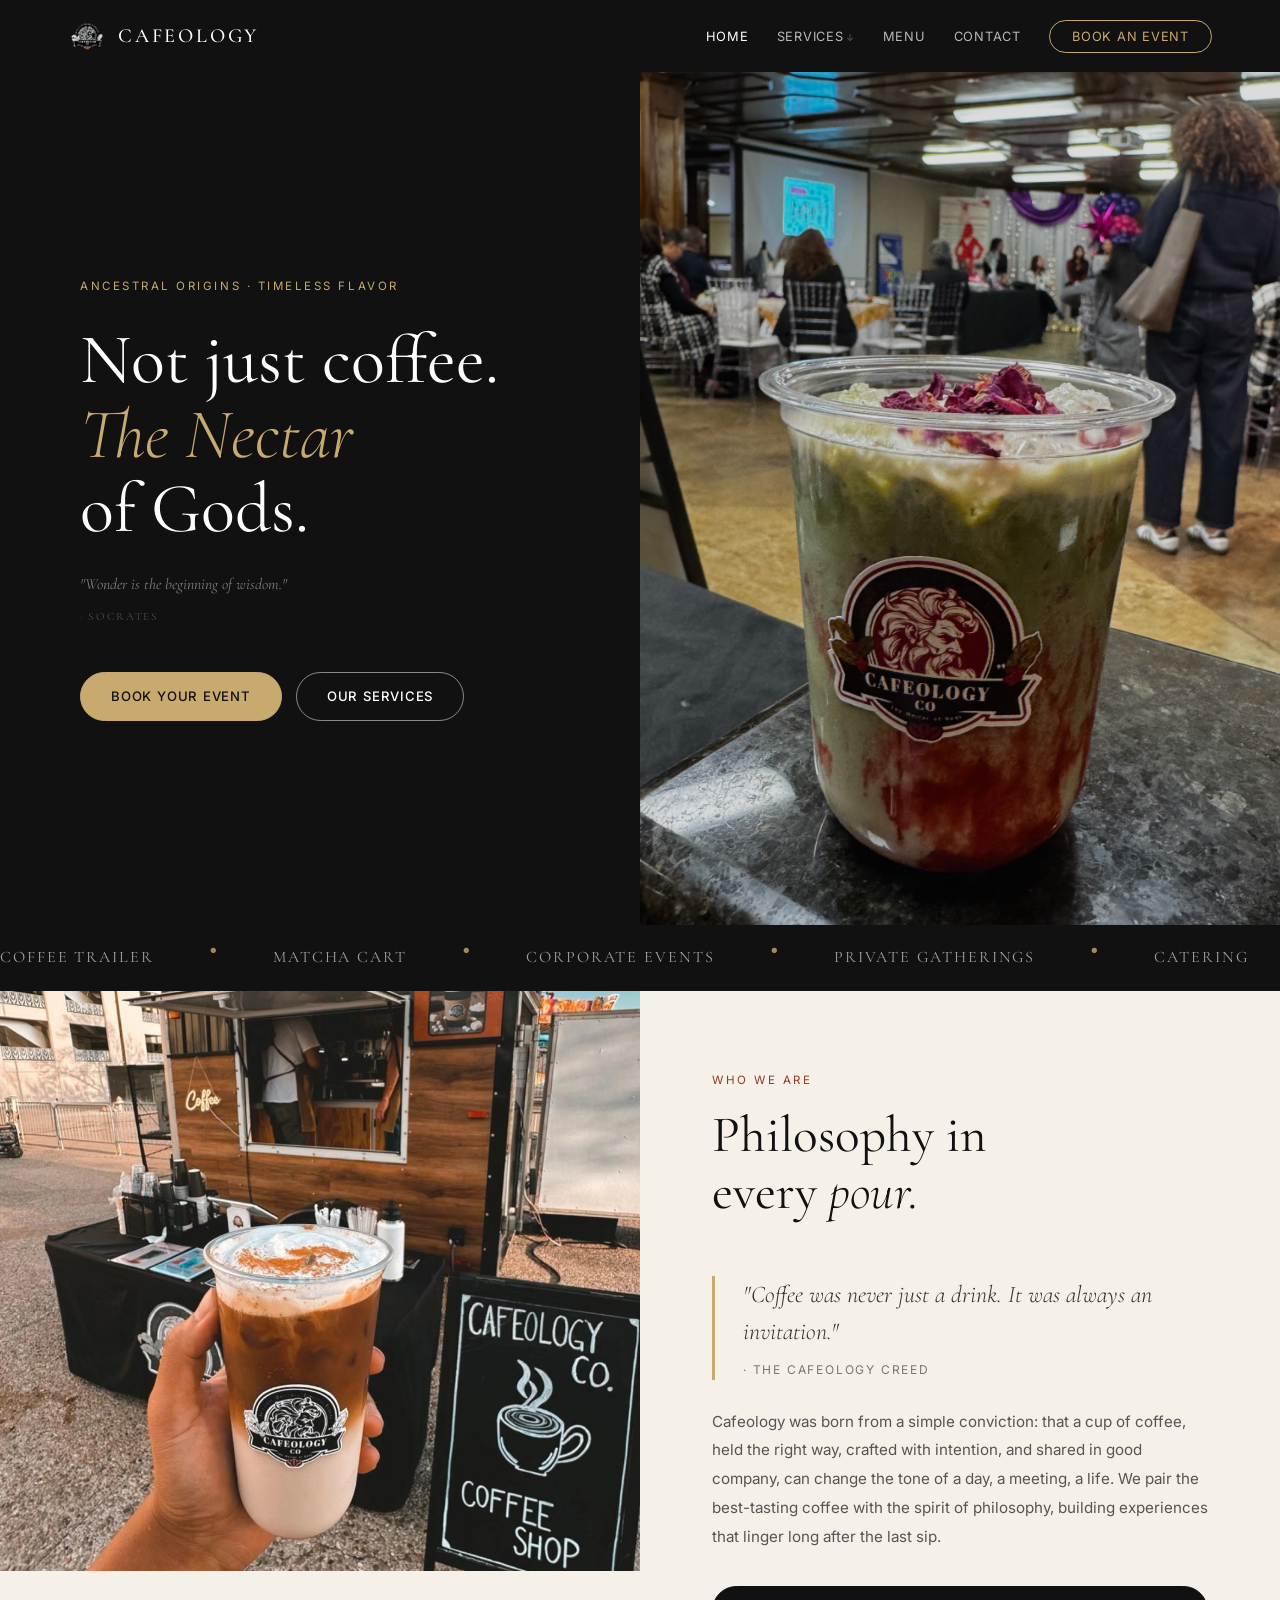
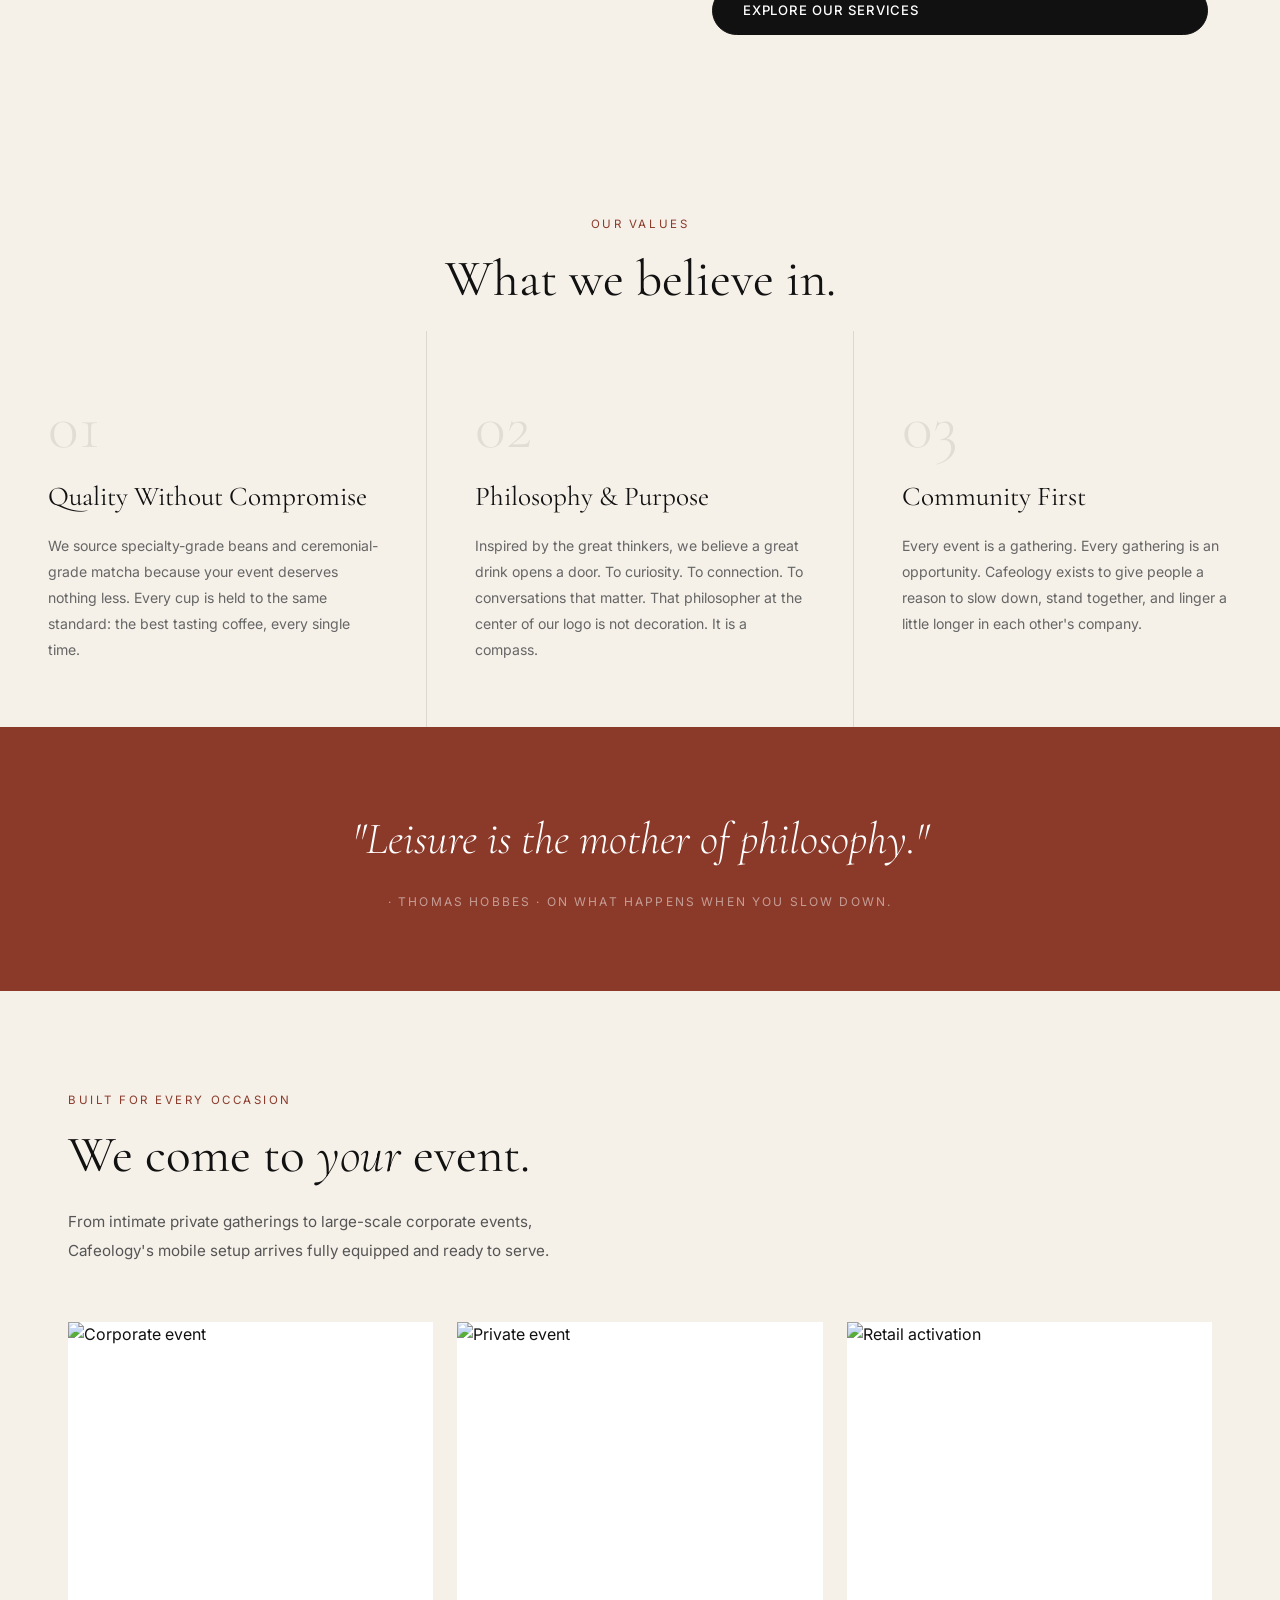
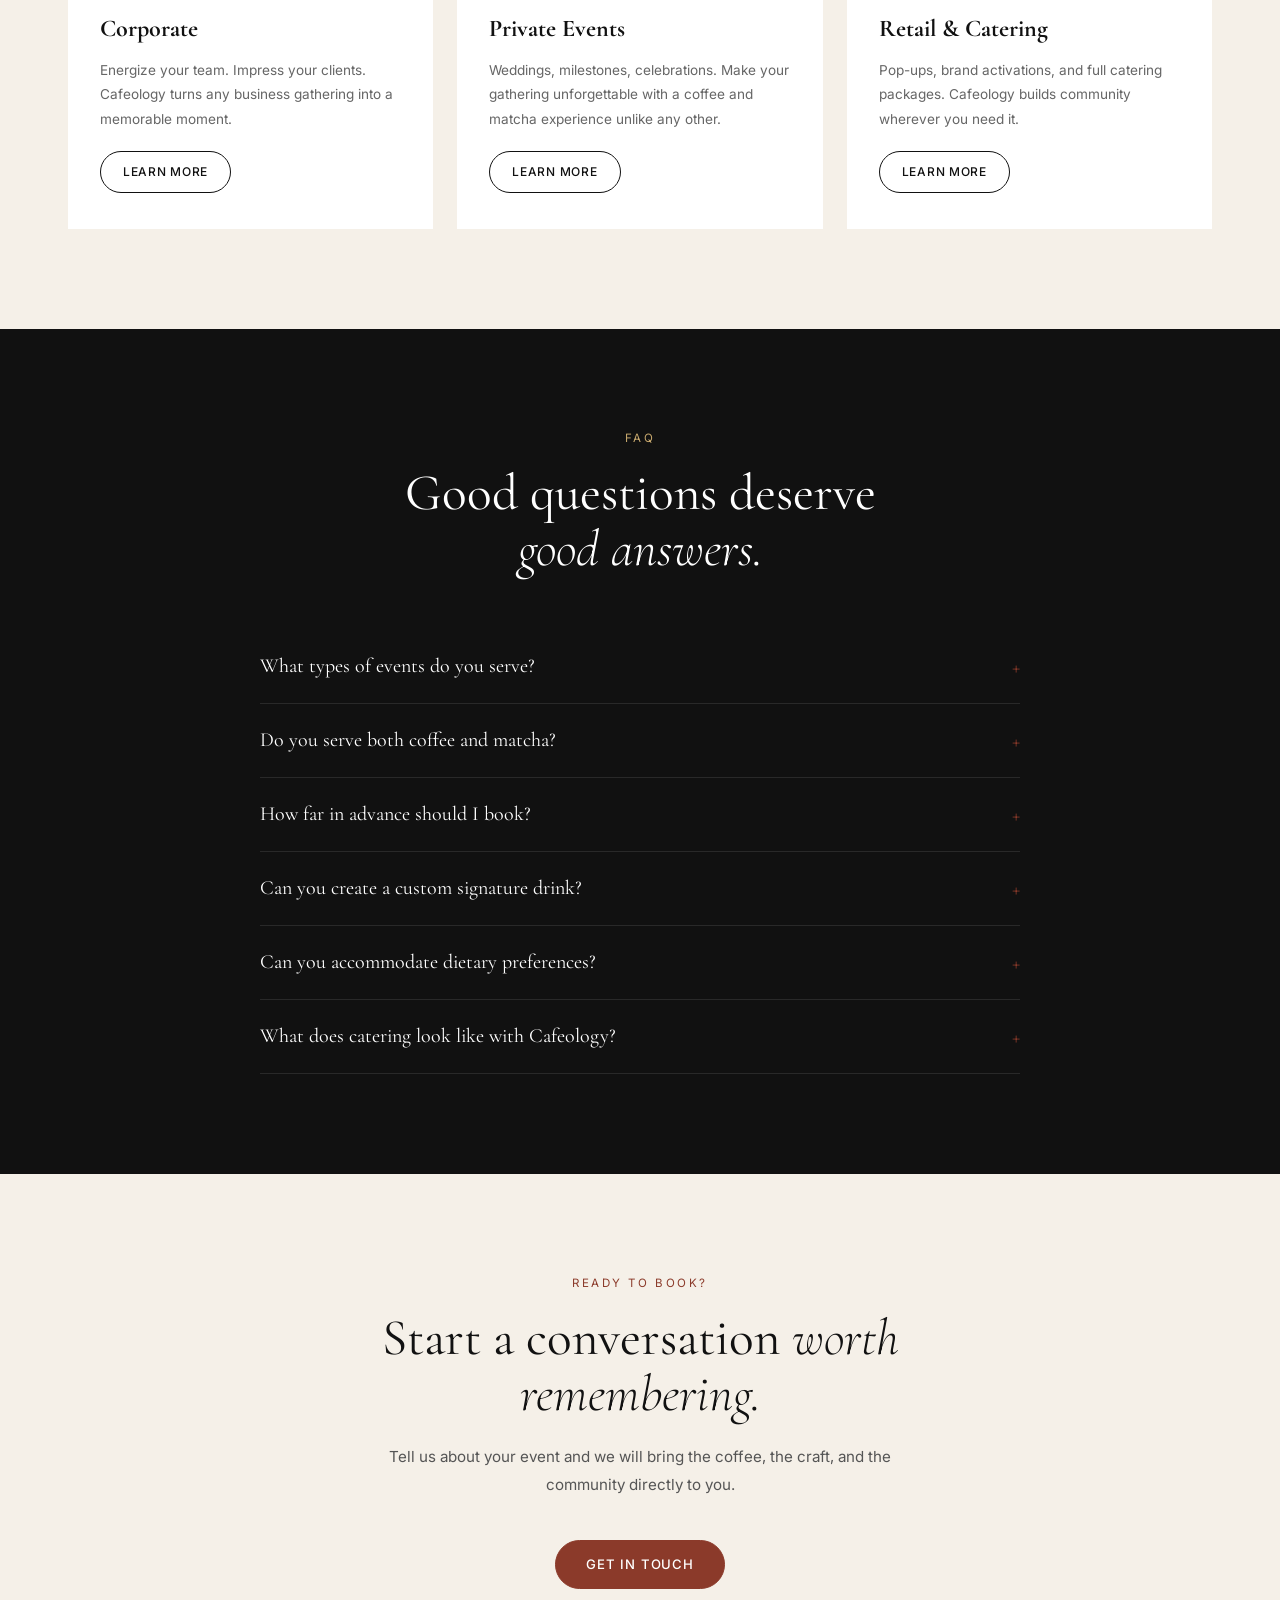
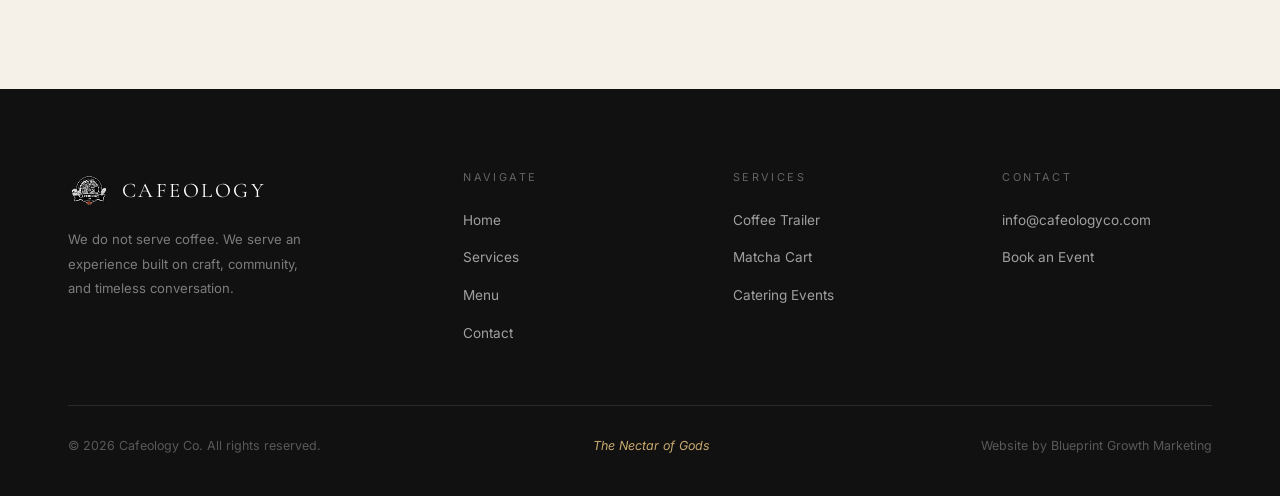
==== index.html @ 4c3f6f3b "Initial commit — Cafeology website" ====
<!DOCTYPE html>
<html lang="en">
<head>
  <meta charset="UTF-8" />
  <meta name="viewport" content="width=device-width, initial-scale=1.0" />
  <title>Cafeology Co | The Nectar of Gods</title>
  <meta name="description" content="Cafeology is a mobile coffee and matcha experience for corporate, retail, and private events. Ancestral Origins. Timeless Flavor." />
  <link rel="preconnect" href="https://fonts.googleapis.com" />
  <link rel="preconnect" href="https://fonts.gstatic.com" crossorigin />
  <link href="https://fonts.googleapis.com/css2?family=Cormorant+Garamond:ital,wght@0,300;0,400;0,500;0,600;1,300;1,400;1,500&family=Inter:wght@300;400;500&display=swap" rel="stylesheet" />
  <link rel="stylesheet" href="css/style.css" />

  <style>
    /* ── HOME ONLY STYLES ── */

    /* HERO */
    .hero {
      min-height: 100vh;
      padding-top: var(--nav-h);
      background: var(--espresso);
      display: grid; grid-template-columns: 1fr 1fr;
      position: relative;
    }
    .hero__left {
      display: flex; flex-direction: column; justify-content: center;
      padding: 80px 60px 80px 80px; z-index: 1;
    }
    .hero__eyebrow {
      font-size: 0.72rem; letter-spacing: 0.22em; text-transform: uppercase;
      color: var(--gold); margin-bottom: 28px;
    }
    .hero__headline {
      font-family: 'Cormorant Garamond', serif;
      font-size: clamp(3.4rem, 5.5vw, 5.6rem);
      font-weight: 400; line-height: 1.06; color: var(--white); margin-bottom: 24px;
    }
    .hero__headline em { font-style: italic; font-weight: 300; color: var(--gold); }
    .hero__quote {
      font-family: 'Cormorant Garamond', serif;
      font-size: 0.98rem; font-style: italic; color: rgba(255,255,255,0.45);
      margin-bottom: 44px; line-height: 1.8; max-width: 400px;
    }
    .hero__quote span { display: block; font-style: normal; font-size: 0.7rem; letter-spacing: 0.15em; text-transform: uppercase; color: rgba(255,255,255,0.25); margin-top: 8px; }
    .hero__actions { display: flex; gap: 14px; flex-wrap: wrap; }
    .hero__right { position: relative; overflow: hidden; }
    .hero__right img { width: 100%; height: 100%; object-fit: cover; opacity: 0.85; }

    /* INTRO SPLIT */
    .intro { display: grid; grid-template-columns: 1fr 1fr; }
    .intro__image { height: 580px; overflow: hidden; }
    .intro__image img { transition: transform 0.8s ease; }
    .intro__image:hover img { transform: scale(1.04); }
    .intro__text {
      background: var(--parchment); padding: 80px 72px;
      display: flex; flex-direction: column; justify-content: center;
    }

    /* VALUES GRID */
    .values-grid {
      display: grid; grid-template-columns: repeat(3, 1fr); gap: 1px;
      background: rgba(0,0,0,0.1);
    }
    .value-card {
      background: var(--parchment); padding: 64px 48px;
    }
    .value-card__number {
      font-family: 'Cormorant Garamond', serif;
      font-size: 4rem; font-weight: 300; color: rgba(0,0,0,0.08);
      line-height: 1; margin-bottom: 16px;
    }
    .value-card__title {
      font-family: 'Cormorant Garamond', serif;
      font-size: 1.7rem; font-weight: 400; margin-bottom: 14px; color: var(--espresso);
    }
    .value-card__body { font-size: 0.88rem; color: #666; line-height: 1.85; }

    /* PHILOSOPHY BAND */
    .philosophy-band {
      background: var(--rust); padding: 80px 0; text-align: center;
    }
    .philosophy-band__quote {
      font-family: 'Cormorant Garamond', serif;
      font-size: clamp(1.8rem, 3.5vw, 3rem); font-weight: 300; font-style: italic;
      color: var(--white); max-width: 800px; margin: 0 auto; line-height: 1.45;
    }
    .philosophy-band__attr {
      font-size: 0.75rem; letter-spacing: 0.18em; text-transform: uppercase;
      color: rgba(255,255,255,0.5); margin-top: 20px;
    }

    /* EVENTS PREVIEW */
    .events-grid { display: grid; grid-template-columns: repeat(3, 1fr); gap: 24px; margin-top: 56px; }
    .event-card { background: var(--white); overflow: hidden; }
    .event-card__img { height: 260px; overflow: hidden; }
    .event-card__img img { transition: transform 0.7s ease; }
    .event-card:hover .event-card__img img { transform: scale(1.06); }
    .event-card__body { padding: 28px 32px 36px; }
    .event-card__title {
      font-family: 'Cormorant Garamond', serif;
      font-size: 1.5rem; margin-bottom: 10px;
    }
    .event-card__desc { font-size: 0.85rem; color: #666; line-height: 1.8; margin-bottom: 20px; }

    /* FAQ */
    .faq-section { max-width: 760px; margin: 0 auto; }

    @media (max-width: 860px) {
      .hero { grid-template-columns: 1fr; }
      .hero__left { padding: 60px 24px; }
      .hero__right { height: 60vw; }
      .intro { grid-template-columns: 1fr; }
      .intro__image { height: 60vw; }
      .intro__text { padding: 56px 32px; }
      .values-grid { grid-template-columns: 1fr; }
      .events-grid { grid-template-columns: 1fr; gap: 16px; }
    }
  </style>
</head>
<body>

<!-- ═══ NAV ═══ -->
<nav class="nav" id="siteNav">
  <div class="nav__inner">
    <a href="index.html" class="nav__logo">
      <img src="assets/images/logo cafeology_Mesa de trabajo 1.png" alt="Cafeology logo" class="nav__logo-img" />
      <span class="nav__logo-text">Cafeology</span>
    </a>
    <ul class="nav__links">
      <li><a href="index.html">Home</a></li>
      <li class="nav__item--has-dropdown">
        <a href="services.html">Services</a>
        <ul class="nav__dropdown">
          <li><a href="coffee-trailer.html">Coffee Trailer</a></li>
          <li><a href="matcha-cart.html">Matcha Cart</a></li>
          <li><a href="catering.html">Catering</a></li>
        </ul>
      </li>
      <li><a href="menu.html">Menu</a></li>
      <li><a href="contact.html">Contact</a></li>
      <li><a href="contact.html" class="nav__cta">Book an Event</a></li>
    </ul>
    <button class="nav__toggle" id="navToggle" aria-label="Menu">☰</button>
  </div>
</nav>
<ul class="nav__mobile-menu" id="navMobile">
  <li><a href="index.html">Home</a></li>
  <li><a href="services.html">Services</a></li>
  <li class="nav-sub-link"><a href="coffee-trailer.html">Coffee Trailer</a></li>
  <li class="nav-sub-link"><a href="matcha-cart.html">Matcha Cart</a></li>
  <li class="nav-sub-link"><a href="catering.html">Catering</a></li>
  <li><a href="menu.html">Menu</a></li>
  <li><a href="contact.html">Contact</a></li>
</ul>

<!-- ═══ HERO ═══ -->
<section class="hero">
  <div class="hero__left">
    <p class="hero__eyebrow">Ancestral Origins · Timeless Flavor</p>
    <h1 class="hero__headline serif">
      Not just coffee.<br><em>The Nectar</em><br>of Gods.
    </h1>
    <p class="hero__quote">
      "Wonder is the beginning of wisdom."
      <span>· Socrates</span>
    </p>
    <div class="hero__actions">
      <a href="contact.html" class="btn btn--gold">Book Your Event</a>
      <a href="services.html" class="btn btn--outline-white">Our Services</a>
    </div>
  </div>
  <div class="hero__right">
    <img
      src="assets/images/Product.jpeg"
      alt="Signature Cafeology drink"
      loading="eager"
    />
  </div>
</section>

<!-- ═══ MARQUEE ═══ -->
<div class="marquee-band" aria-hidden="true">
  <div class="marquee-track">
    <span class="marquee-item">Coffee Trailer</span><span class="marquee-dot">●</span>
    <span class="marquee-item">Matcha Cart</span><span class="marquee-dot">●</span>
    <span class="marquee-item">Corporate Events</span><span class="marquee-dot">●</span>
    <span class="marquee-item">Private Gatherings</span><span class="marquee-dot">●</span>
    <span class="marquee-item">Catering</span><span class="marquee-dot">●</span>
    <span class="marquee-item">Retail Activations</span><span class="marquee-dot">●</span>
    <span class="marquee-item">The Nectar of Gods</span><span class="marquee-dot">●</span>
    <span class="marquee-item">Community &amp; Conversation</span><span class="marquee-dot">●</span>
    <!-- duplicate for loop -->
    <span class="marquee-item">Coffee Trailer</span><span class="marquee-dot">●</span>
    <span class="marquee-item">Matcha Cart</span><span class="marquee-dot">●</span>
    <span class="marquee-item">Corporate Events</span><span class="marquee-dot">●</span>
    <span class="marquee-item">Private Gatherings</span><span class="marquee-dot">●</span>
    <span class="marquee-item">Catering</span><span class="marquee-dot">●</span>
    <span class="marquee-item">Retail Activations</span><span class="marquee-dot">●</span>
    <span class="marquee-item">The Nectar of Gods</span><span class="marquee-dot">●</span>
    <span class="marquee-item">Community &amp; Conversation</span><span class="marquee-dot">●</span>
  </div>
</div>

<!-- ═══ INTRO ═══ -->
<div class="intro">
  <div class="intro__image">
    <img src="assets/images/iced-latte-coffee-trailer-daytime.jpg" alt="Iced latte held in front of the Cafeology coffee trailer" loading="lazy" />
  </div>
  <div class="intro__text">
    <p class="section__eyebrow">Who We Are</p>
    <h2 class="section__headline serif">
      Philosophy in<br>every <em>pour.</em>
    </h2>
    <div class="quote-block">
      <p class="quote-block__text">"Coffee was never just a drink. It was always an invitation."</p>
      <p class="quote-block__attr">· The Cafeology Creed</p>
    </div>
    <p class="section__body">
      Cafeology was born from a simple conviction: that a cup of coffee, held the right way, crafted with intention, and shared in good company, can change the tone of a day, a meeting, a life. We pair the best-tasting coffee with the spirit of philosophy, building experiences that linger long after the last sip.
    </p>
    <br />
    <a href="services.html" class="btn btn--dark" style="margin-top:8px">Explore Our Services</a>
  </div>
</div>

<!-- ═══ VALUES ═══ -->
<section class="section section--parchment" style="padding-bottom:0">
  <div class="container">
    <p class="section__eyebrow" style="text-align:center">Our Values</p>
    <h2 class="section__headline serif" style="text-align:center">What we believe in.</h2>
  </div>
</section>
<div class="values-grid">
  <div class="value-card">
    <p class="value-card__number serif">01</p>
    <h3 class="value-card__title serif">Quality Without Compromise</h3>
    <p class="value-card__body">We source specialty-grade beans and ceremonial-grade matcha because your event deserves nothing less. Every cup is held to the same standard: the best tasting coffee, every single time.</p>
  </div>
  <div class="value-card">
    <p class="value-card__number serif">02</p>
    <h3 class="value-card__title serif">Philosophy &amp; Purpose</h3>
    <p class="value-card__body">Inspired by the great thinkers, we believe a great drink opens a door. To curiosity. To connection. To conversations that matter. That philosopher at the center of our logo is not decoration. It is a compass.</p>
  </div>
  <div class="value-card">
    <p class="value-card__number serif">03</p>
    <h3 class="value-card__title serif">Community First</h3>
    <p class="value-card__body">Every event is a gathering. Every gathering is an opportunity. Cafeology exists to give people a reason to slow down, stand together, and linger a little longer in each other's company.</p>
  </div>
</div>

<!-- ═══ PHILOSOPHY BAND ═══ -->
<div class="philosophy-band">
  <div class="container">
    <p class="philosophy-band__quote serif">"Leisure is the mother of philosophy."</p>
    <p class="philosophy-band__attr">· Thomas Hobbes · On what happens when you slow down.</p>
  </div>
</div>

<!-- ═══ EVENTS PREVIEW ═══ -->
<section class="section section--parchment">
  <div class="container">
    <p class="section__eyebrow">Built for Every Occasion</p>
    <h2 class="section__headline serif">We come to <em>your</em> event.</h2>
    <p class="section__body">From intimate private gatherings to large-scale corporate events, Cafeology's mobile setup arrives fully equipped and ready to serve.</p>

    <div class="events-grid">
      <div class="event-card">
        <div class="event-card__img">
          <img src="https://images.unsplash.com/photo-1540575467063-178a50c2df87?auto=format&fit=crop&w=900&q=80"
            alt="Corporate event" loading="lazy" />
        </div>
        <div class="event-card__body">
          <h3 class="event-card__title serif">Corporate</h3>
          <p class="event-card__desc">Energize your team. Impress your clients. Cafeology turns any business gathering into a memorable moment.</p>
          <a href="services.html" class="btn btn--outline" style="font-size:0.75rem;padding:10px 22px">Learn More</a>
        </div>
      </div>
      <div class="event-card">
        <div class="event-card__img">
          <img src="https://images.unsplash.com/photo-1519225421980-715cb0215aed?auto=format&fit=crop&w=900&q=80"
            alt="Private event" loading="lazy" />
        </div>
        <div class="event-card__body">
          <h3 class="event-card__title serif">Private Events</h3>
          <p class="event-card__desc">Weddings, milestones, celebrations. Make your gathering unforgettable with a coffee and matcha experience unlike any other.</p>
          <a href="services.html" class="btn btn--outline" style="font-size:0.75rem;padding:10px 22px">Learn More</a>
        </div>
      </div>
      <div class="event-card">
        <div class="event-card__img">
          <img src="https://images.unsplash.com/photo-1445116572660-236099ec97a0?auto=format&fit=crop&w=900&q=80"
            alt="Retail activation" loading="lazy" />
        </div>
        <div class="event-card__body">
          <h3 class="event-card__title serif">Retail &amp; Catering</h3>
          <p class="event-card__desc">Pop-ups, brand activations, and full catering packages. Cafeology builds community wherever you need it.</p>
          <a href="services.html" class="btn btn--outline" style="font-size:0.75rem;padding:10px 22px">Learn More</a>
        </div>
      </div>
    </div>
  </div>
</section>

<!-- ═══ FAQ ═══ -->
<section class="section section--dark" id="faq">
  <div class="container">
    <div class="faq-section">
      <p class="section__eyebrow" style="text-align:center">FAQ</p>
      <h2 class="section__headline serif" style="text-align:center;margin-bottom:52px">
        Good questions deserve<br><em>good answers.</em>
      </h2>

      <div class="faq-item">
        <button class="faq-btn serif">What types of events do you serve? <span class="faq-icon">+</span></button>
        <div class="faq-answer">We specialize in corporate events, retail activations, private gatherings, weddings, and catering events. If people are coming together, we'd love to be part of it.</div>
      </div>
      <div class="faq-item">
        <button class="faq-btn serif">Do you serve both coffee and matcha? <span class="faq-icon">+</span></button>
        <div class="faq-answer">Yes, we operate both a mobile coffee trailer and a dedicated matcha cart. They can be booked together or independently depending on your event's needs and guest count.</div>
      </div>
      <div class="faq-item">
        <button class="faq-btn serif">How far in advance should I book? <span class="faq-icon">+</span></button>
        <div class="faq-answer">We recommend reaching out at least 4 to 6 weeks before your event to confirm availability. For larger events and peak seasons, the earlier the better. We are a popular choice, so do not wait.</div>
      </div>
      <div class="faq-item">
        <button class="faq-btn serif">Can you create a custom signature drink? <span class="faq-icon">+</span></button>
        <div class="faq-answer">Absolutely. This is one of our favorite things to do. Whether it is a drink named after your brand, a seasonal creation, or something entirely your own, share your vision when you inquire and we will make it happen.</div>
      </div>
      <div class="faq-item">
        <button class="faq-btn serif">Can you accommodate dietary preferences? <span class="faq-icon">+</span></button>
        <div class="faq-answer">Absolutely. We carry oat, almond, and soy milk as standard across our full menu. Decaf espresso is also available upon request. No guest should leave without a drink they love — just flag your needs when you book.</div>
      </div>
      <div class="faq-item">
        <button class="faq-btn serif">What does catering look like with Cafeology? <span class="faq-icon">+</span></button>
        <div class="faq-answer">Our catering packages are fully mobile. We bring everything needed to serve specialty coffee and matcha at your venue. From small intimate dinners to large-scale activations, we scale to your event. Reach out to discuss your specific needs.</div>
      </div>
    </div>
  </div>
</section>

<!-- ═══ BOOKING CTA ═══ -->
<section class="section section--parchment" style="text-align:center; padding: 100px 0">
  <div class="container">
    <p class="section__eyebrow">Ready to Book?</p>
    <h2 class="section__headline serif" style="max-width:600px;margin:0 auto 20px">
      Start a conversation <em>worth remembering.</em>
    </h2>
    <p class="section__body" style="margin: 0 auto 40px; text-align:center">
      Tell us about your event and we will bring the coffee, the craft, and the community directly to you.
    </p>
    <a href="contact.html" class="btn btn--rust">Get in Touch</a>
  </div>
</section>

<!-- ═══ FOOTER ═══ -->
<footer class="footer">
  <div class="container">
    <div class="footer__grid">
      <div>
        <div class="footer__logo">
          <img src="assets/images/logo cafeology_Mesa de trabajo 1.png" alt="Cafeology" class="footer__logo-img" />
          <span class="footer__logo-text serif">Cafeology</span>
        </div>
        <p class="footer__tagline">We do not serve coffee. We serve an experience built on craft, community, and timeless conversation.</p>
      </div>
      <div class="footer__col">
        <p class="footer__col-title">Navigate</p>
        <ul>
          <li><a href="index.html">Home</a></li>
          <li><a href="services.html">Services</a></li>
          <li><a href="menu.html">Menu</a></li>
          <li><a href="contact.html">Contact</a></li>
        </ul>
      </div>
      <div class="footer__col">
        <p class="footer__col-title">Services</p>
        <ul>
          <li><a href="coffee-trailer.html">Coffee Trailer</a></li>
          <li><a href="matcha-cart.html">Matcha Cart</a></li>
          <li><a href="catering.html">Catering Events</a></li>
        </ul>
      </div>
      <div class="footer__col">
        <p class="footer__col-title">Contact</p>
        <ul>
          <li><a href="mailto:info@cafeologyco.com">info@cafeologyco.com</a></li>
          <li><a href="contact.html">Book an Event</a></li>
        </ul>
      </div>
    </div>
    <div class="footer__bottom">
      <span>&copy; 2026 Cafeology Co. All rights reserved.</span>
      <span class="footer__gold">The Nectar of Gods</span>
      <span>Website by Blueprint Growth Marketing</span>
    </div>
  </div>
</footer>

<script src="js/main.js"></script>
</body>
</html>
---- css/style.css ----
/* ═══════════════════════════════════════════════════════════
   CAFEOLOGY — Shared Stylesheet
   Brand Colors:
     Espresso   #111111
     Parchment  #F5F0E8
     Rust       #8B3A2A
     Gold       #C8A96E
     Matcha     #5C6B50
   Fonts: Cormorant Garamond (display) · Inter (body)
═══════════════════════════════════════════════════════════ */

/* ── Reset ── */
*, *::before, *::after { box-sizing: border-box; margin: 0; padding: 0; }
html { scroll-behavior: smooth; font-size: 16px; }
body {
  font-family: 'Inter', sans-serif;
  background: #F5F0E8;
  color: #111111;
  line-height: 1.6;
  overflow-x: hidden;
}
img { display: block; width: 100%; height: 100%; object-fit: cover; }
a { text-decoration: none; color: inherit; }
button { font-family: 'Inter', sans-serif; cursor: pointer; }

/* ── CSS Variables ── */
:root {
  --espresso:  #111111;
  --parchment: #F5F0E8;
  --parchment-dark: #EDE6D8;
  --rust:      #8B3A2A;
  --gold:      #C8A96E;
  --matcha:    #5C6B50;
  --white:     #FFFFFF;
  --gray-mid:  #777777;
  --nav-h:     72px;
}

/* ── Typography ── */
.serif { font-family: 'Cormorant Garamond', Georgia, serif; }

/* ── Layout ── */
.container { max-width: 1240px; margin: 0 auto; padding: 0 48px; }
.container--narrow { max-width: 860px; margin: 0 auto; padding: 0 48px; }

/* ══════════════════════════════
   NAVIGATION
══════════════════════════════ */
.nav {
  position: fixed; top: 0; left: 0; right: 0; z-index: 200;
  height: var(--nav-h);
  background: var(--espresso);
  display: flex; align-items: center;
  transition: box-shadow 0.3s;
}
.nav.scrolled { box-shadow: 0 2px 24px rgba(0,0,0,0.35); }
.nav__inner {
  width: 100%; max-width: 1240px; margin: 0 auto; padding: 0 48px;
  display: flex; align-items: center; justify-content: space-between;
}
.nav__logo {
  display: flex; align-items: center; gap: 12px;
}
.nav__logo-img { width: 38px; height: 38px; object-fit: contain; flex-shrink: 0; }
.nav__logo-text {
  font-family: 'Cormorant Garamond', serif;
  font-size: 1.25rem; font-weight: 500; letter-spacing: 0.14em;
  text-transform: uppercase; color: var(--white);
}
.nav__links { display: flex; align-items: center; gap: 28px; list-style: none; }
.nav__links > li { position: relative; }
.nav__links a {
  font-size: 0.8rem; font-weight: 400; letter-spacing: 0.06em;
  text-transform: uppercase; color: rgba(255,255,255,0.7);
  transition: color 0.2s;
}
.nav__links a:hover, .nav__links a.active { color: var(--white); }
.nav__cta {
  border: 1.5px solid var(--gold) !important; border-radius: 100px;
  padding: 8px 22px; color: var(--gold) !important;
  transition: background 0.25s, color 0.25s !important;
}
.nav__cta:hover { background: var(--gold) !important; color: var(--espresso) !important; }
.nav__toggle {
  display: none; background: none; border: none;
  color: var(--white); font-size: 1.5rem; padding: 4px;
}

/* ── Nav Dropdown ── */
.nav__item--has-dropdown > a::after {
  content: ' ↓'; font-size: 0.6rem; opacity: 0.45; margin-left: 2px;
  display: inline-block; transition: transform 0.2s;
}
.nav__item--has-dropdown:hover > a::after { transform: rotate(180deg); }

/* Invisible bridge fills the gap so hover doesn't break mid-travel */
.nav__item--has-dropdown::after {
  content: '';
  position: absolute;
  top: 100%; left: -12px; right: -12px;
  height: 16px;
}
.nav__dropdown {
  position: absolute; top: calc(100% + 14px); left: 50%;
  transform: translateX(-50%);
  background: var(--espresso); min-width: 210px;
  list-style: none; padding: 8px 0;
  border-top: 2px solid var(--gold);
  opacity: 0; pointer-events: none;
  transition: opacity 0.18s, transform 0.18s;
  box-shadow: 0 20px 48px rgba(0,0,0,0.45);
}
.nav__dropdown::before {
  content: ''; position: absolute; top: -7px; left: 50%;
  transform: translateX(-50%);
  border: 5px solid transparent;
  border-bottom-color: var(--gold);
}
.nav__item--has-dropdown:hover .nav__dropdown {
  opacity: 1; pointer-events: auto;
}
.nav__dropdown li a {
  display: block; padding: 11px 22px;
  font-size: 0.78rem; letter-spacing: 0.05em; text-transform: uppercase;
  color: rgba(255,255,255,0.6);
  transition: color 0.2s, background 0.2s;
}
.nav__dropdown li a:hover {
  color: var(--white); background: rgba(255,255,255,0.05);
}
.nav__dropdown li a.active { color: var(--gold); }

/* Mobile Nav */
.nav__mobile-menu {
  display: none; position: fixed; top: var(--nav-h); left: 0; right: 0; bottom: 0;
  background: var(--espresso); z-index: 199;
  flex-direction: column; align-items: center; justify-content: center;
  gap: 20px; list-style: none; overflow-y: auto; padding: 32px 0;
}
.nav__mobile-menu.open { display: flex; }
.nav__mobile-menu a {
  font-family: 'Cormorant Garamond', serif;
  font-size: 2.2rem; color: var(--white); letter-spacing: 0.04em;
}
.nav__mobile-menu .nav-sub-link a {
  font-size: 1.3rem; color: rgba(255,255,255,0.45);
}

/* ══════════════════════════════
   PAGE HERO (shared)
══════════════════════════════ */
.page-hero {
  padding-top: var(--nav-h);
  background: var(--espresso);
  min-height: 52vh;
  display: flex; align-items: flex-end;
  position: relative; overflow: hidden;
}
.page-hero__img {
  position: absolute; inset: 0; z-index: 0;
  opacity: 0.28;
}
.page-hero__content {
  position: relative; z-index: 1;
  padding: 72px 0 72px;
}
.page-hero__eyebrow {
  font-size: 0.72rem; letter-spacing: 0.22em; text-transform: uppercase;
  color: var(--gold); margin-bottom: 16px;
}
.page-hero__headline {
  font-family: 'Cormorant Garamond', serif;
  font-size: clamp(3rem, 6vw, 5.6rem);
  font-weight: 400; line-height: 1.05; color: var(--white);
}
.page-hero__headline em { font-style: italic; font-weight: 300; }
.page-hero__sub {
  font-size: 1rem; color: rgba(255,255,255,0.6); margin-top: 20px;
  max-width: 500px; line-height: 1.8;
}

/* ── Service Detail Hero (full-bleed split) ── */
.service-hero {
  display: grid; grid-template-columns: 1fr 1fr;
  min-height: 88vh; padding-top: var(--nav-h);
}
.service-hero__image { position: relative; overflow: hidden; }
.service-hero__image img { height: 100%; }
.service-hero__image::after {
  content: ''; position: absolute; inset: 0;
  background: linear-gradient(135deg, rgba(0,0,0,0.25), rgba(0,0,0,0.1));
}
.service-hero__text {
  background: var(--espresso);
  display: flex; flex-direction: column; justify-content: center;
  padding: 80px 72px;
}
.service-hero__number {
  font-family: 'Cormorant Garamond', serif;
  font-size: 6rem; font-weight: 300; line-height: 1;
  color: rgba(255,255,255,0.06); margin-bottom: -20px;
}
.service-hero__eyebrow {
  font-size: 0.72rem; letter-spacing: 0.22em; text-transform: uppercase;
  color: var(--gold); margin-bottom: 18px;
}
.service-hero__headline {
  font-family: 'Cormorant Garamond', serif;
  font-size: clamp(2.8rem, 4.5vw, 4.4rem);
  font-weight: 400; line-height: 1.08; color: var(--white);
  margin-bottom: 24px;
}
.service-hero__headline em { font-style: italic; font-weight: 300; color: var(--gold); }
.service-hero__body {
  font-size: 0.95rem; color: rgba(255,255,255,0.6);
  line-height: 1.9; max-width: 420px; margin-bottom: 36px;
}
.service-hero__actions { display: flex; gap: 14px; flex-wrap: wrap; }

/* ══════════════════════════════
   SERVICE CARDS GRID (Overview page)
══════════════════════════════ */
.service-cards {
  display: grid; grid-template-columns: repeat(2, 1fr);
  gap: 2px; background: rgba(0,0,0,0.08);
  margin-top: 0;
}
.service-card {
  background: var(--white); overflow: hidden;
  position: relative; display: flex; flex-direction: column;
}
.service-card__img { height: 340px; overflow: hidden; position: relative; }
.service-card__img img { transition: transform 0.8s ease; }
.service-card:hover .service-card__img img { transform: scale(1.05); }
.service-card__img::after {
  content: ''; position: absolute; bottom: 0; left: 0; right: 0;
  height: 80px;
  background: linear-gradient(to top, rgba(0,0,0,0.15), transparent);
}
.service-card__body { padding: 36px 40px 44px; flex: 1; display: flex; flex-direction: column; }
.service-card__number {
  font-family: 'Cormorant Garamond', serif;
  font-size: 3.6rem; font-weight: 300;
  color: rgba(0,0,0,0.06); line-height: 1; margin-bottom: 6px;
}
.service-card__title {
  font-family: 'Cormorant Garamond', serif;
  font-size: 2.1rem; font-weight: 400; margin-bottom: 12px; color: var(--espresso);
}
.service-card__desc {
  font-size: 0.88rem; color: #666; line-height: 1.85;
  margin-bottom: 20px; flex: 1;
}
.service-card__footer {
  display: flex; align-items: center; justify-content: space-between;
  margin-top: 24px; padding-top: 20px;
  border-top: 1px solid rgba(0,0,0,0.08);
}

/* ══════════════════════════════
   SERVICE FEATURES (Individual pages)
══════════════════════════════ */
.feature-grid {
  display: grid; grid-template-columns: repeat(3, 1fr);
  gap: 1px; background: rgba(0,0,0,0.08);
}
.feature-item {
  background: var(--white); padding: 44px 36px;
}
.feature-item__icon {
  font-family: 'Cormorant Garamond', serif;
  font-size: 2.4rem; font-weight: 300; color: var(--gold);
  margin-bottom: 14px; line-height: 1;
}
.feature-item__title {
  font-family: 'Cormorant Garamond', serif;
  font-size: 1.25rem; font-weight: 500; margin-bottom: 10px; color: var(--espresso);
}
.feature-item__body { font-size: 0.85rem; color: #666; line-height: 1.8; }

/* ── Related Services Strip ── */
.related-services {
  display: grid; grid-template-columns: repeat(3, 1fr);
  gap: 1px; background: rgba(0,0,0,0.08);
}
.related-card {
  background: var(--parchment); overflow: hidden;
  display: flex; flex-direction: column;
  transition: background 0.2s;
}
.related-card:hover { background: var(--parchment-dark); }
.related-card__img { height: 200px; overflow: hidden; }
.related-card__img img { transition: transform 0.6s ease; }
.related-card:hover .related-card__img img { transform: scale(1.05); }
.related-card__body { padding: 24px 28px 30px; flex: 1; }
.related-card__label {
  font-size: 0.68rem; letter-spacing: 0.18em; text-transform: uppercase;
  color: var(--rust); margin-bottom: 6px;
}
.related-card__title {
  font-family: 'Cormorant Garamond', serif;
  font-size: 1.45rem; font-weight: 400; margin-bottom: 8px; color: var(--espresso);
}
.related-card__link {
  font-size: 0.78rem; letter-spacing: 0.08em; text-transform: uppercase;
  color: var(--espresso); display: flex; align-items: center; gap: 6px;
  margin-top: 14px;
}
.related-card__link::after { content: '→'; }

/* ══════════════════════════════
   SECTIONS
══════════════════════════════ */
.section { padding: 100px 0; }
.section--parchment { background: var(--parchment); }
.section--dark { background: var(--espresso); color: var(--white); }
.section--white { background: var(--white); }
.section--matcha { background: var(--matcha); color: var(--white); }
.section--parchment-dark { background: var(--parchment-dark); }

.section__eyebrow {
  font-size: 0.72rem; letter-spacing: 0.22em; text-transform: uppercase;
  color: var(--rust); margin-bottom: 18px;
}
.section--dark .section__eyebrow { color: var(--gold); }
.section--matcha .section__eyebrow { color: rgba(255,255,255,0.6); }

.section__headline {
  font-family: 'Cormorant Garamond', serif;
  font-size: clamp(2.4rem, 4vw, 3.8rem);
  font-weight: 400; line-height: 1.1; margin-bottom: 24px;
}
.section__headline em { font-style: italic; font-weight: 300; }

.section__body {
  font-size: 0.95rem; line-height: 1.9; color: #555;
  max-width: 520px;
}
.section--dark .section__body { color: rgba(255,255,255,0.6); }
.section--matcha .section__body { color: rgba(255,255,255,0.75); }

/* ══════════════════════════════
   BUTTONS
══════════════════════════════ */
.btn {
  display: inline-flex; align-items: center; gap: 8px;
  border-radius: 100px; padding: 13px 30px;
  font-size: 0.82rem; font-weight: 500; letter-spacing: 0.06em;
  text-transform: uppercase; border: 1.5px solid transparent;
  transition: all 0.25s; white-space: nowrap;
}
.btn--dark { background: var(--espresso); color: var(--white); border-color: var(--espresso); }
.btn--dark:hover { background: #333; border-color: #333; }
.btn--rust { background: var(--rust); color: var(--white); border-color: var(--rust); }
.btn--rust:hover { background: #6d2d20; border-color: #6d2d20; }
.btn--matcha { background: var(--matcha); color: var(--white); border-color: var(--matcha); }
.btn--matcha:hover { background: #4a5640; border-color: #4a5640; }
.btn--outline { background: transparent; color: var(--espresso); border-color: var(--espresso); }
.btn--outline:hover { background: var(--espresso); color: var(--white); }
.btn--outline-white { background: transparent; color: var(--white); border-color: rgba(255,255,255,0.5); }
.btn--outline-white:hover { background: var(--white); color: var(--espresso); border-color: var(--white); }
.btn--gold { background: var(--gold); color: var(--espresso); border-color: var(--gold); }
.btn--gold:hover { background: #b8952f; border-color: #b8952f; color: var(--white); }

/* ══════════════════════════════
   TAGS / CHIPS
══════════════════════════════ */
.tag {
  display: inline-block;
  border: 1px solid #ccc; border-radius: 100px;
  padding: 5px 14px; font-size: 0.75rem; letter-spacing: 0.04em;
  color: #666;
}
.section--dark .tag { border-color: rgba(255,255,255,0.2); color: rgba(255,255,255,0.65); }
.tags { display: flex; gap: 8px; flex-wrap: wrap; }

/* ══════════════════════════════
   SPLIT ROWS (Services-style)
══════════════════════════════ */
.split-row {
  display: grid; grid-template-columns: 1fr 1fr;
  min-height: 520px; border-top: 1px solid rgba(0,0,0,0.08);
}
.section--dark .split-row { border-top-color: rgba(255,255,255,0.08); }
.split-row__text {
  padding: 72px 64px; display: flex; flex-direction: column; justify-content: center;
}
.split-row__image { overflow: hidden; }
.split-row__image img { transition: transform 0.8s ease; }
.split-row__image:hover img { transform: scale(1.04); }
.split-row--flip .split-row__text { order: 2; }
.split-row--flip .split-row__image { order: 1; }

/* ══════════════════════════════
   PHILOSOPHY QUOTE BLOCK
══════════════════════════════ */
.quote-block {
  border-left: 3px solid var(--gold);
  padding: 0 0 0 28px; margin: 32px 0 28px;
}
.quote-block__text {
  font-family: 'Cormorant Garamond', serif;
  font-size: 1.5rem; font-style: italic; font-weight: 300;
  line-height: 1.55; color: #333;
}
.section--dark .quote-block__text { color: rgba(255,255,255,0.85); }
.quote-block__attr {
  font-size: 0.75rem; letter-spacing: 0.15em; text-transform: uppercase;
  color: var(--gray-mid); margin-top: 10px;
}
.section--dark .quote-block__attr { color: rgba(255,255,255,0.4); }

/* ══════════════════════════════
   FAQ ACCORDION
══════════════════════════════ */
.faq-list { max-width: 760px; margin: 0 auto; }
.faq-item { border-bottom: 1px solid rgba(0,0,0,0.1); }
.section--dark .faq-item { border-bottom-color: rgba(255,255,255,0.1); }
.faq-btn {
  width: 100%; display: flex; justify-content: space-between; align-items: center;
  padding: 24px 0; background: none; border: none;
  font-family: 'Cormorant Garamond', serif; font-size: 1.25rem; font-weight: 400;
  color: var(--espresso); text-align: left; gap: 20px;
}
.section--dark .faq-btn { color: var(--white); }
.faq-icon { font-size: 1.3rem; color: var(--rust); transition: transform 0.3s; flex-shrink: 0; }
.faq-item.open .faq-icon { transform: rotate(45deg); }
.faq-answer {
  max-height: 0; overflow: hidden;
  transition: max-height 0.4s ease, padding 0.3s ease;
  font-size: 0.9rem; color: #666; line-height: 1.9;
}
.section--dark .faq-answer { color: rgba(255,255,255,0.6); }
.faq-item.open .faq-answer { max-height: 300px; padding-bottom: 24px; }

/* ══════════════════════════════
   MENU TABS
══════════════════════════════ */
.menu-tabs {
  display: flex; gap: 0; justify-content: center;
  border: 1.5px solid rgba(0,0,0,0.15); border-radius: 100px;
  width: fit-content; margin: 0 auto 56px; overflow: hidden;
}
.menu-tab {
  padding: 11px 30px; font-size: 0.8rem; letter-spacing: 0.08em;
  text-transform: uppercase; cursor: pointer;
  background: transparent; border: none; color: #777;
  transition: all 0.2s;
}
.menu-tab.active { background: var(--espresso); color: var(--white); }
.menu-tab:hover:not(.active) { color: var(--espresso); }
.menu-panel { display: none; }
.menu-panel.active { display: block; }

/* Menu Items */
.menu-items { max-width: 820px; margin: 0 auto; }
.menu-item {
  display: flex; align-items: flex-start; justify-content: space-between;
  gap: 24px; padding: 30px 0;
  border-bottom: 1px solid rgba(0,0,0,0.08);
}
.menu-item:first-child { border-top: 1px solid rgba(0,0,0,0.08); }
.menu-item__name {
  font-family: 'Cormorant Garamond', serif;
  font-size: 1.45rem; font-weight: 400; margin-bottom: 6px; color: var(--espresso);
}
.menu-item__desc { font-size: 0.85rem; color: #777; line-height: 1.75; max-width: 500px; }
.menu-item__badges { display: flex; gap: 6px; margin-top: 10px; flex-wrap: wrap; }
.badge {
  font-size: 0.68rem; letter-spacing: 0.07em; text-transform: uppercase;
  border: 1px solid #ccc; border-radius: 4px; padding: 3px 8px; color: #888;
}

/* ══════════════════════════════
   CONTACT FORM
══════════════════════════════ */
.form-grid { display: grid; grid-template-columns: 1fr 1fr; gap: 20px; }
.form-group { display: flex; flex-direction: column; gap: 7px; }
.form-group--full { grid-column: 1 / -1; }
.form-label {
  font-size: 0.72rem; letter-spacing: 0.14em; text-transform: uppercase;
  color: var(--espresso); font-weight: 500;
}
.form-input, .form-select, .form-textarea {
  background: var(--white); border: 1.5px solid #ddd; border-radius: 6px;
  padding: 12px 16px; font-size: 0.92rem; font-family: 'Inter', sans-serif;
  color: var(--espresso); transition: border-color 0.2s;
  appearance: none; -webkit-appearance: none;
}
.form-textarea { resize: vertical; min-height: 140px; }
.form-input:focus, .form-select:focus, .form-textarea:focus {
  outline: none; border-color: var(--rust);
}
.form-input::placeholder, .form-textarea::placeholder { color: #bbb; }

/* ══════════════════════════════
   MARQUEE
══════════════════════════════ */
.marquee-band {
  background: var(--espresso); overflow: hidden; padding: 20px 0;
}
.marquee-track {
  display: flex; gap: 56px; width: max-content;
  animation: marquee 30s linear infinite;
}
.marquee-track:hover { animation-play-state: paused; }
.marquee-item {
  font-family: 'Cormorant Garamond', serif;
  font-size: 1rem; letter-spacing: 0.12em; text-transform: uppercase;
  white-space: nowrap; color: rgba(255,255,255,0.6); flex-shrink: 0;
}
.marquee-dot { color: var(--gold); font-size: 0.45rem; flex-shrink: 0; opacity: 0.8; }
@keyframes marquee { 0% { transform: translateX(0); } 100% { transform: translateX(-50%); } }

/* ══════════════════════════════
   FOOTER
══════════════════════════════ */
.footer { background: var(--espresso); color: var(--white); padding: 80px 0 40px; }
.footer__grid {
  display: grid; grid-template-columns: 1.6fr 1fr 1fr 1fr; gap: 60px;
  padding-bottom: 60px; border-bottom: 1px solid rgba(255,255,255,0.1);
}
.footer__logo {
  display: flex; align-items: center; gap: 12px; margin-bottom: 16px;
}
.footer__logo-img { width: 42px; height: 42px; object-fit: contain; }
.footer__logo-text {
  font-family: 'Cormorant Garamond', serif;
  font-size: 1.3rem; letter-spacing: 0.12em; text-transform: uppercase;
}
.footer__tagline { font-size: 0.82rem; color: rgba(255,255,255,0.45); line-height: 1.85; max-width: 240px; }
.footer__col-title {
  font-size: 0.68rem; letter-spacing: 0.22em; text-transform: uppercase;
  color: rgba(255,255,255,0.35); margin-bottom: 20px;
}
.footer__col ul { list-style: none; display: flex; flex-direction: column; gap: 12px; }
.footer__col a { font-size: 0.85rem; color: rgba(255,255,255,0.6); transition: color 0.2s; }
.footer__col a:hover { color: var(--white); }
.footer__bottom {
  display: flex; justify-content: space-between; align-items: center;
  padding-top: 30px; font-size: 0.78rem; color: rgba(255,255,255,0.3);
}
.footer__gold { color: var(--gold); font-style: italic; }

/* ══════════════════════════════
   RESPONSIVE
══════════════════════════════ */
@media (max-width: 1024px) {
  .container, .container--narrow { padding: 0 32px; }
  .nav__inner { padding: 0 32px; }
  .split-row__text { padding: 56px 40px; }
  .service-hero { grid-template-columns: 1fr; min-height: auto; }
  .service-hero__image { height: 65vw; }
  .service-hero__text { padding: 56px 40px; }
}
@media (max-width: 860px) {
  .nav__links { display: none; }
  .nav__toggle { display: block; }
  .split-row { grid-template-columns: 1fr; min-height: auto; }
  .split-row__text { padding: 48px 32px; order: 2 !important; }
  .split-row__image { height: 65vw; order: 1 !important; }
  .split-row--flip .split-row__text { order: 2 !important; }
  .split-row--flip .split-row__image { order: 1 !important; }
  .form-grid { grid-template-columns: 1fr; }
  .form-group--full { grid-column: 1; }
  .footer__grid { grid-template-columns: 1fr 1fr; gap: 40px; }
  .service-cards { grid-template-columns: 1fr; }
  .feature-grid { grid-template-columns: 1fr; }
  .related-services { grid-template-columns: 1fr; }
}
@media (max-width: 600px) {
  .container, .container--narrow { padding: 0 20px; }
  .section { padding: 64px 0; }
  .footer__grid { grid-template-columns: 1fr; }
  .footer__bottom { flex-direction: column; gap: 10px; text-align: center; }
  .page-hero__headline { font-size: 2.8rem; }
  .service-hero__text { padding: 40px 20px; }
  .service-hero__headline { font-size: 2.6rem; }
}
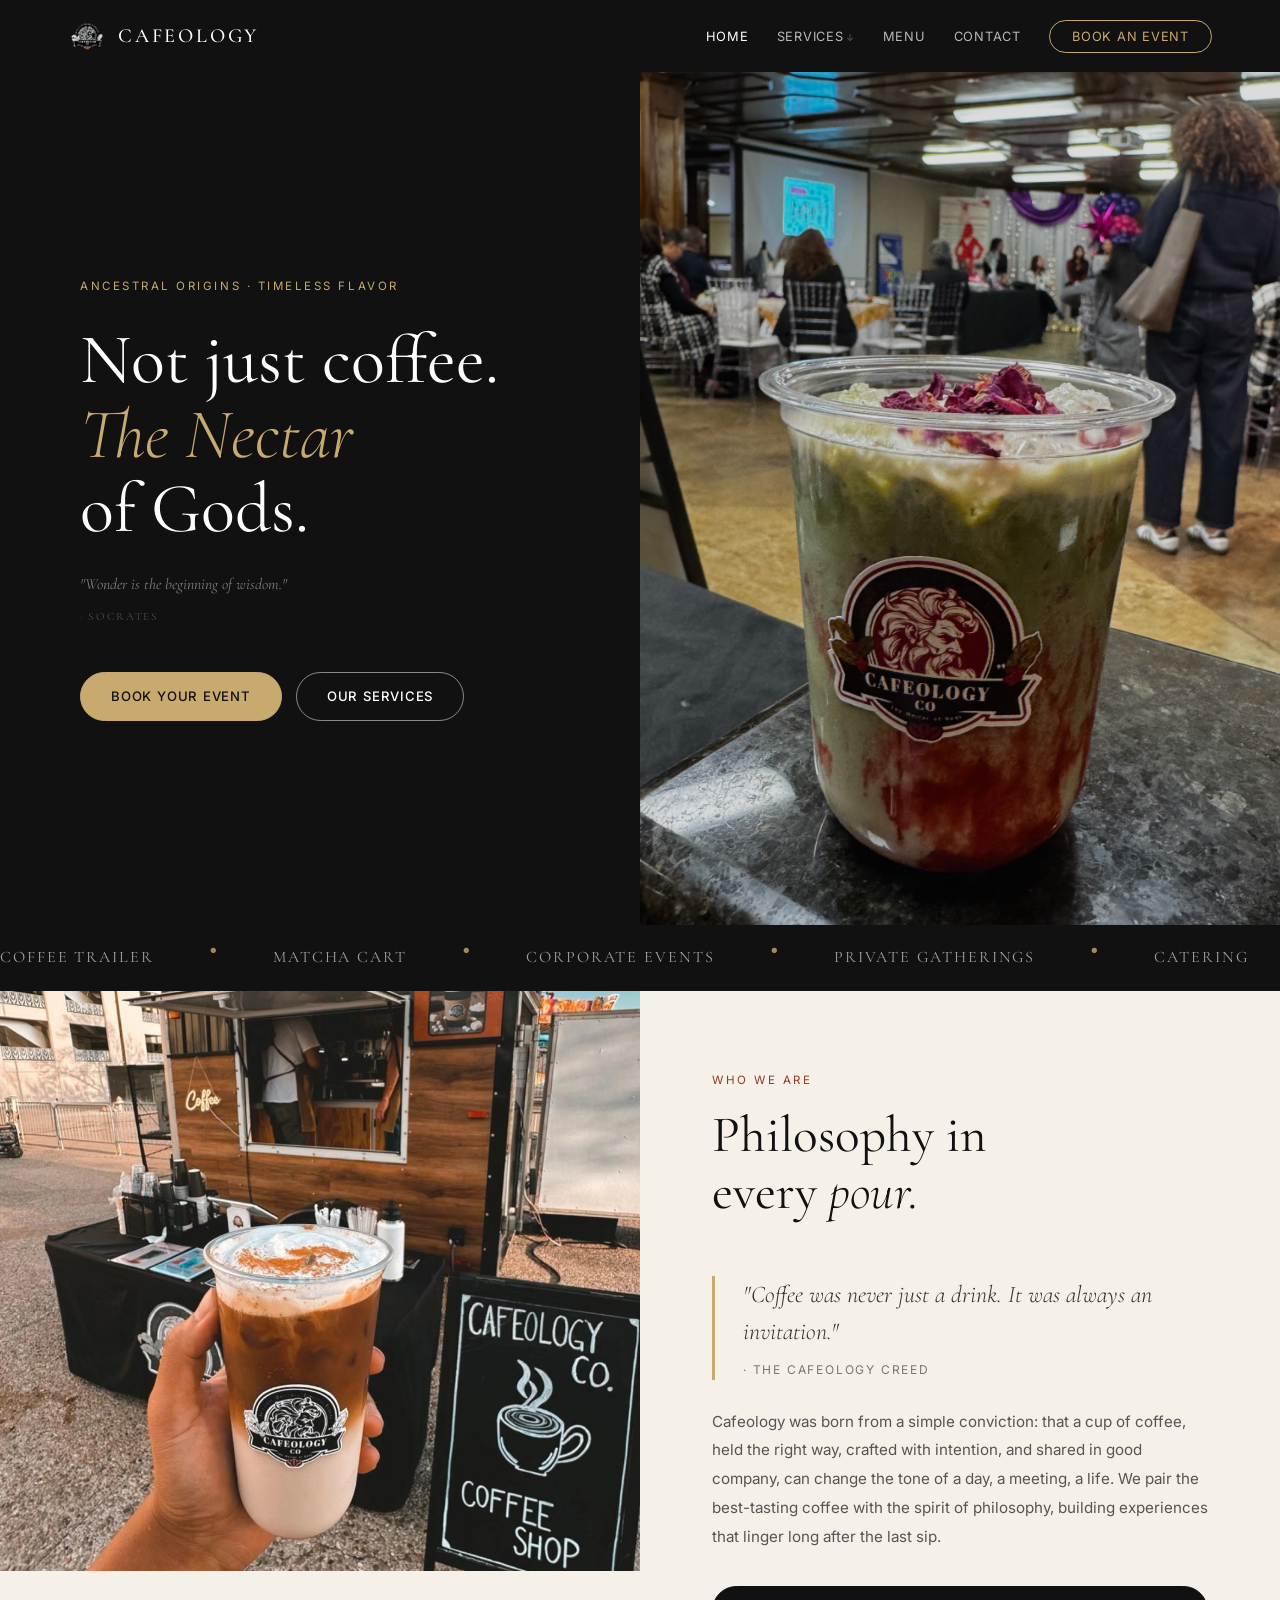
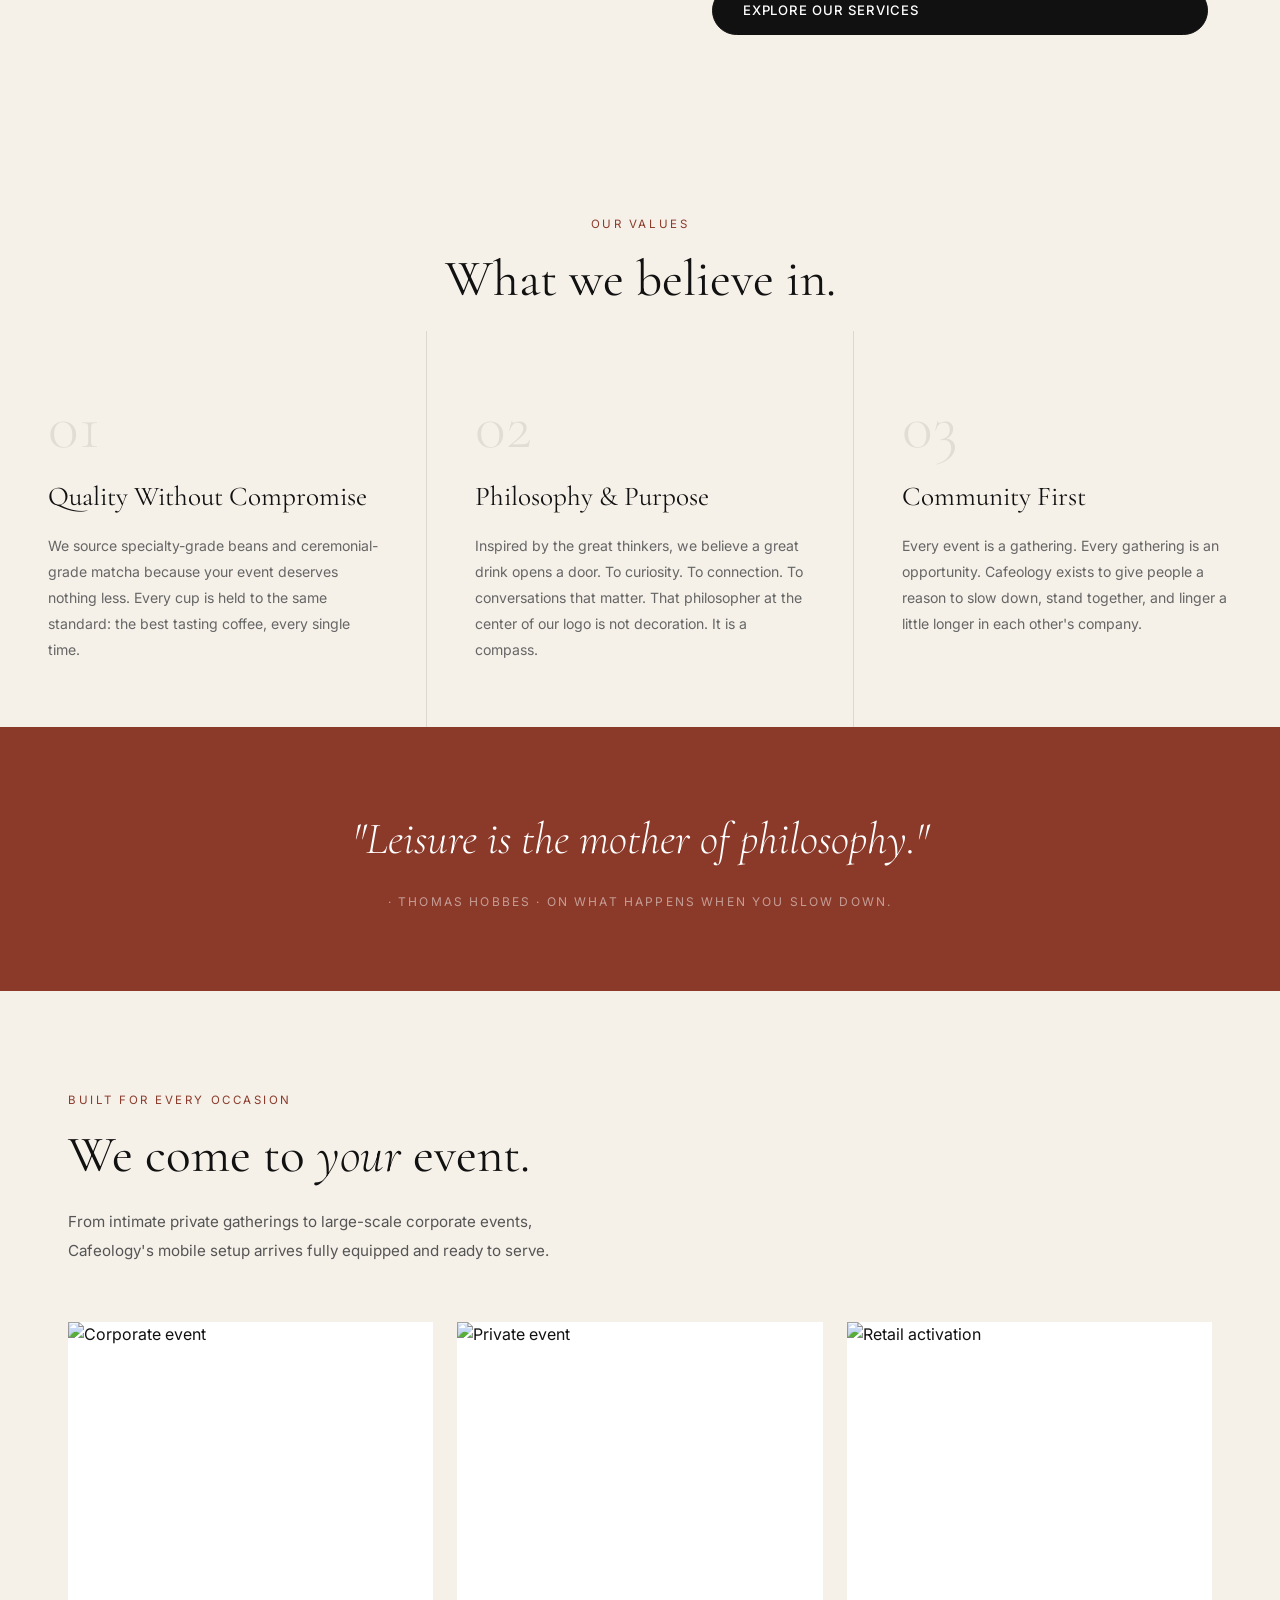
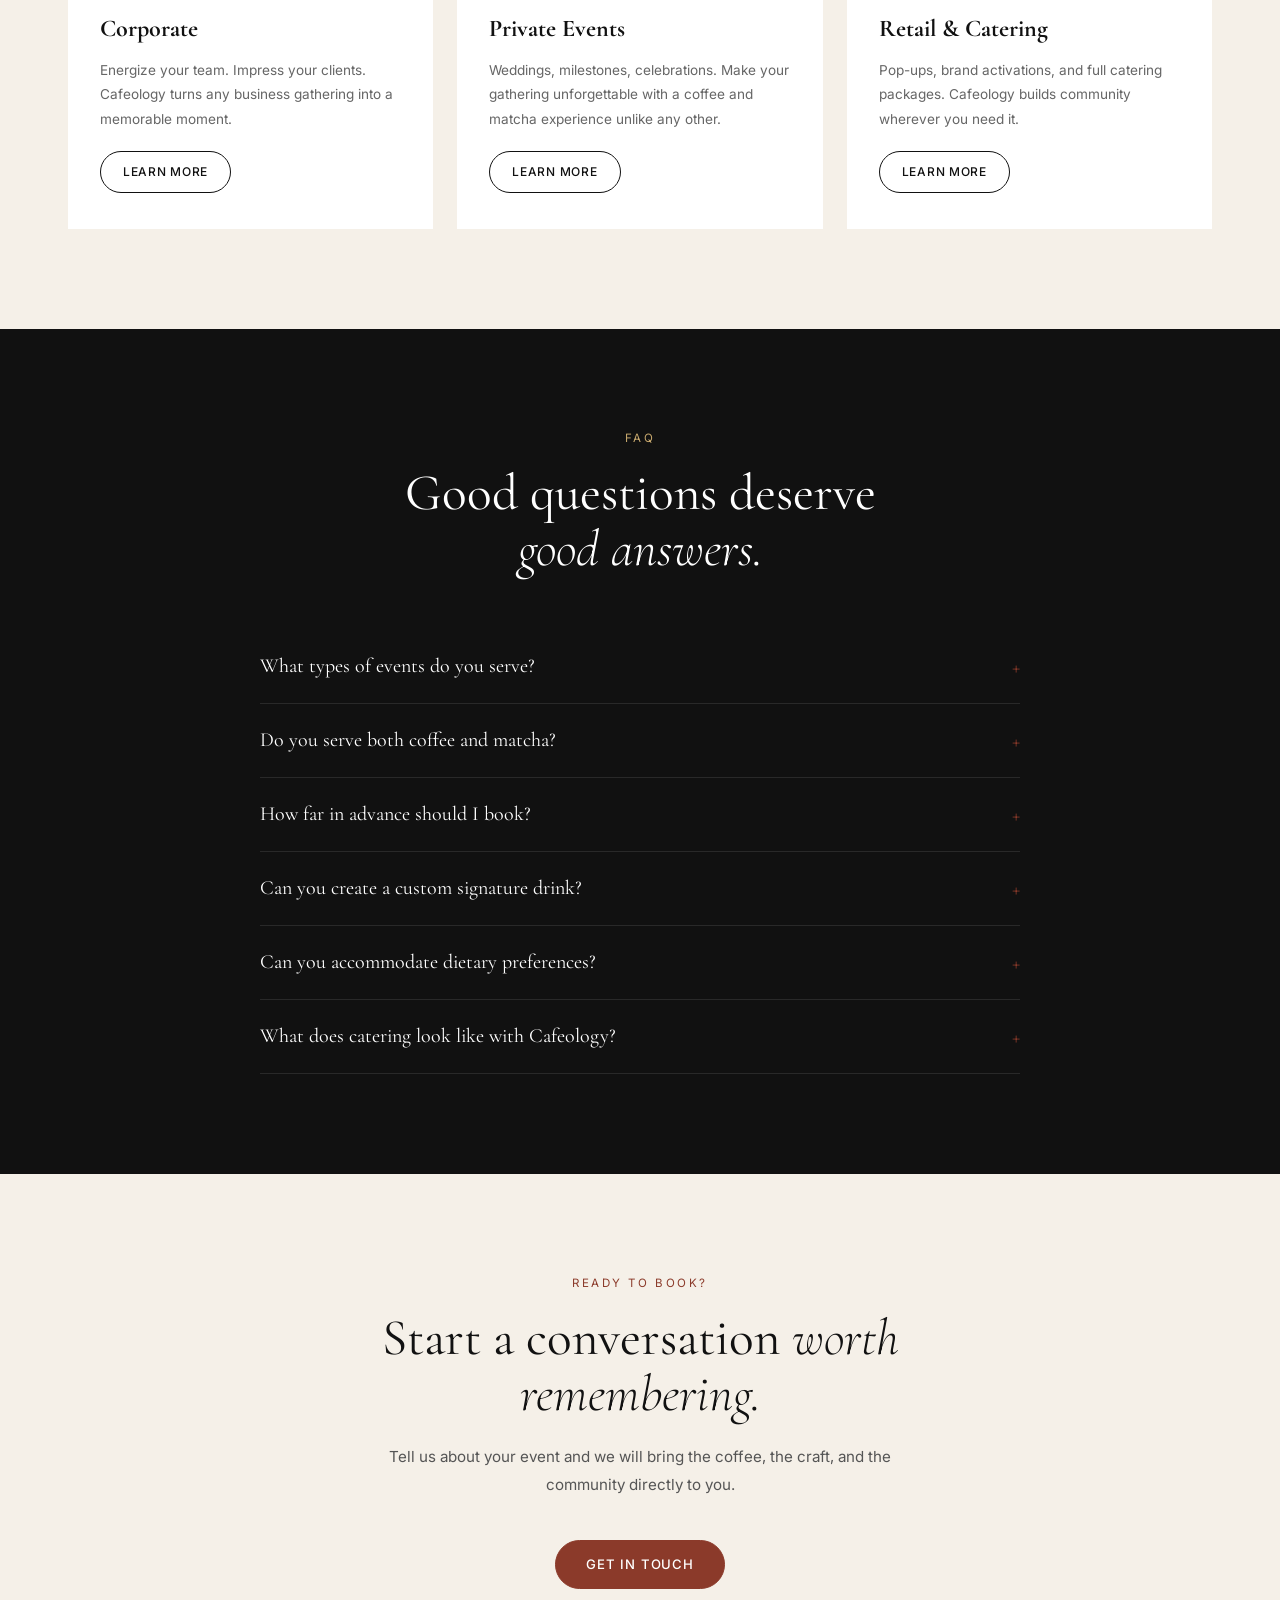
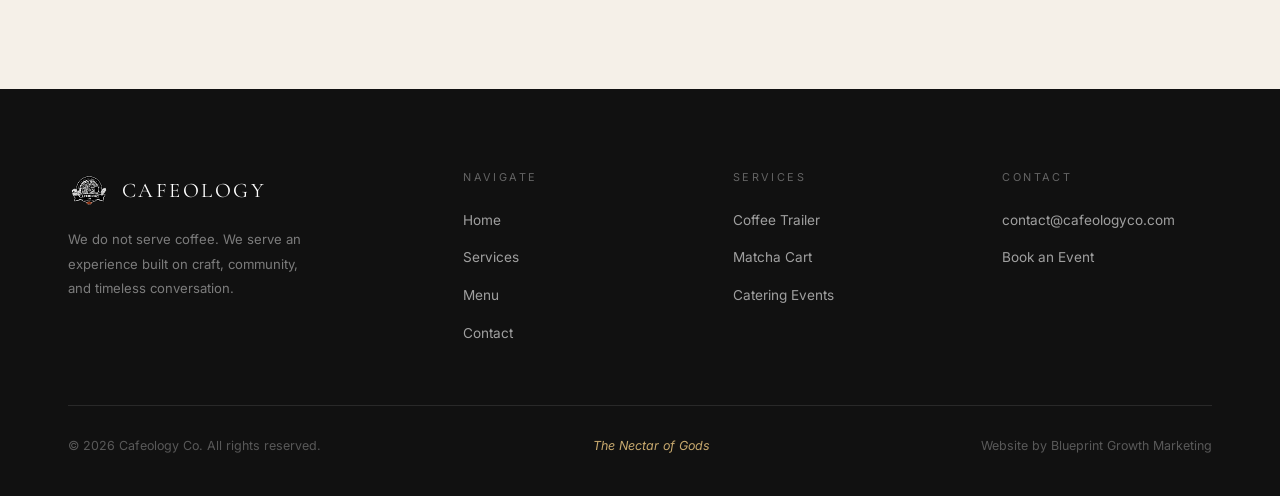
==== commit 89961be9: "Update emails to contact@cafeologyco.com and improve mobile responsiveness" ====
--- a/index.html
+++ b/index.html
@@ -382,7 +382,7 @@
       <div class="footer__col">
         <p class="footer__col-title">Contact</p>
         <ul>
-          <li><a href="mailto:info@cafeologyco.com">info@cafeologyco.com</a></li>
+          <li><a href="mailto:contact@cafeologyco.com">contact@cafeologyco.com</a></li>
           <li><a href="contact.html">Book an Event</a></li>
         </ul>
       </div>
--- a/css/style.css
+++ b/css/style.css
@@ -553,6 +553,7 @@
   .service-hero__image { height: 65vw; }
   .service-hero__text { padding: 56px 40px; }
 }
+
 @media (max-width: 860px) {
   .nav__links { display: none; }
   .nav__toggle { display: block; }
@@ -567,13 +568,89 @@
   .service-cards { grid-template-columns: 1fr; }
   .feature-grid { grid-template-columns: 1fr; }
   .related-services { grid-template-columns: 1fr; }
-}
+
+  /* Menu tabs wrap on smaller screens */
+  .menu-tabs { flex-wrap: wrap; border-radius: 8px; width: 100%; }
+  .menu-tab { flex: 1; text-align: center; padding: 12px 16px; }
+
+  /* Service card images shorter on tablet */
+  .service-card__img { height: 240px; }
+}
+
 @media (max-width: 600px) {
   .container, .container--narrow { padding: 0 20px; }
   .section { padding: 64px 0; }
   .footer__grid { grid-template-columns: 1fr; }
   .footer__bottom { flex-direction: column; gap: 10px; text-align: center; }
-  .page-hero__headline { font-size: 2.8rem; }
-  .service-hero__text { padding: 40px 20px; }
-  .service-hero__headline { font-size: 2.6rem; }
-}
+  .page-hero__headline { font-size: 2.4rem; }
+  .service-hero__image { height: 56vw; }
+  .service-hero__text { padding: 40px 24px; }
+  .service-hero__headline { font-size: 2.4rem; }
+  .service-hero__actions { flex-direction: column; }
+  .service-hero__actions .btn { width: 100%; justify-content: center; }
+
+  /* Buttons full width on mobile where stacked */
+  .hero__actions { flex-direction: column; }
+  .hero__actions .btn { width: 100%; justify-content: center; }
+
+  /* Quote block tighter */
+  .quote-block { padding-left: 18px; }
+  .quote-block__text { font-size: 1.2rem; }
+
+  /* Menu tabs full width */
+  .menu-tabs { border-radius: 8px; }
+  .menu-tab { padding: 12px 10px; font-size: 0.72rem; }
+
+  /* Larger touch targets for FAQ */
+  .faq-btn { padding: 20px 0; font-size: 1.1rem; }
+
+  /* Nav logo text hide on very small */
+  .nav__logo-text { display: none; }
+
+  /* Marquee band smaller text */
+  .marquee-item { font-size: 0.85rem; }
+}
+
+/* ── Inline grid overrides for mobile ── */
+@media (max-width: 860px) {
+  /* Shared 2-col inline grids → stack */
+  [style*="grid-template-columns:1fr 1fr"],
+  [style*="grid-template-columns: 1fr 1fr"] {
+    grid-template-columns: 1fr !important;
+    gap: 40px !important;
+  }
+
+  /* 3-col "Who We Serve" and similar */
+  [style*="grid-template-columns:repeat(3,1fr)"],
+  [style*="grid-template-columns: repeat(3, 1fr)"] {
+    grid-template-columns: 1fr !important;
+  }
+
+  /* 4-col "How It Works" → 2 col on tablet */
+  [style*="grid-template-columns:repeat(4,1fr)"] {
+    grid-template-columns: 1fr 1fr !important;
+  }
+
+  /* 2-col related cards → stack */
+  [style*="grid-template-columns:repeat(2,1fr)"] {
+    grid-template-columns: 1fr !important;
+  }
+
+  /* Contact hero side-by-side → stack */
+  section[style*="grid-template-columns:1fr 1fr"] {
+    grid-template-columns: 1fr !important;
+  }
+  section[style*="grid-template-columns:1fr 1fr"] > div:first-child {
+    padding: 48px 24px !important;
+  }
+  section[style*="grid-template-columns:1fr 1fr"] > div:last-child {
+    height: 60vw;
+  }
+}
+
+@media (max-width: 600px) {
+  /* 4-col → single col on mobile */
+  [style*="grid-template-columns:repeat(4,1fr)"] {
+    grid-template-columns: 1fr !important;
+  }
+}
